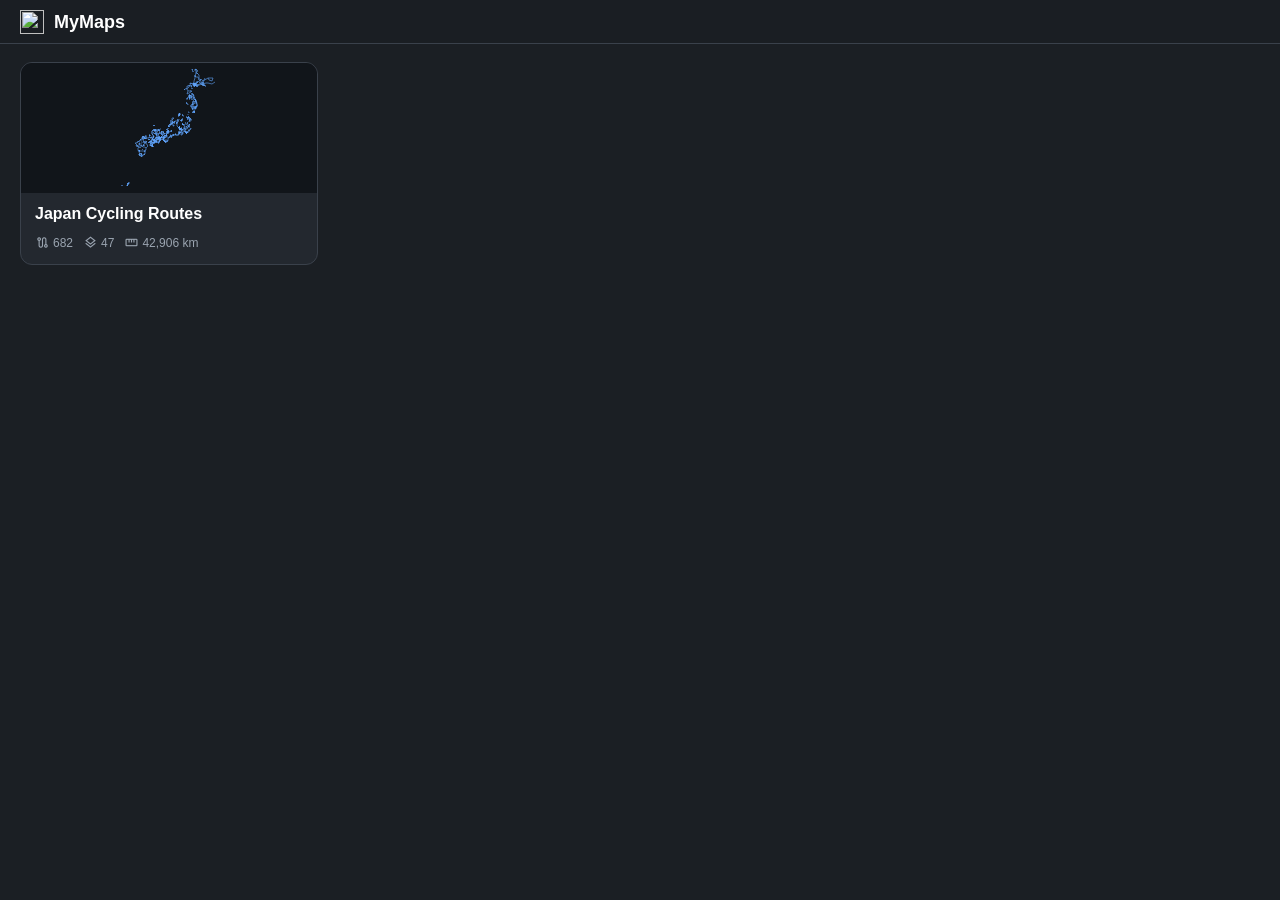
==== index.html @ 1382cb93 "MyMap: route-map viewer (gallery + Leaflet viewer) Static site (index.html, map.html, header.*, conf" ====
<!DOCTYPE html><html lang="zh-Hant"><head><meta charset="utf-8">
<meta name="viewport" content="width=device-width,initial-scale=1">
<title>MyMaps</title>
<link rel="icon" type="image/png" href="https://cdn.iconscout.com/icon/free/png-512/free-google-my-maps-logo-icon-svg-download-png-3955526.png">
<link rel="stylesheet" href="https://fonts.googleapis.com/css2?family=Material+Symbols+Outlined:opsz,wght,FILL,GRAD@24,400,0,0"/>
<link rel="stylesheet" href="header.css"/>
<style>
 :root{--bg:#1b1f24;--bg2:#23282f;--fg:#e6e6e6;--mut:#9aa4b0;--bd:#3a414b;--ac:#60a5fa;--hv:#2c333d}
 *{box-sizing:border-box}
 html,body{margin:0;min-height:100%;background:var(--bg);color:var(--fg);
   font-family:-apple-system,"PingFang TC","Microsoft JhengHei",sans-serif}
 body{padding-top:44px}                 /* clear the fixed shared header */
 .grid{display:grid;gap:16px;padding:18px 20px 40px;
   grid-template-columns:repeat(auto-fill,minmax(260px,1fr))}
 .card{background:var(--bg2);border:1px solid var(--bd);border-radius:12px;overflow:hidden;
   cursor:pointer;text-decoration:none;color:inherit;display:flex;flex-direction:column;
   transition:transform .12s,border-color .12s,box-shadow .12s}
 .card:hover{transform:translateY(-3px);border-color:var(--ac);box-shadow:0 8px 24px rgba(0,0,0,.45)}
 .thumb{height:130px;position:relative;background:#11151a;overflow:hidden}
 .thumb svg{width:100%;height:100%;display:block}
 .thumb .material-symbols-outlined{position:absolute;right:10px;bottom:8px;
   font-size:32px;color:rgba(255,255,255,.5)}
 .card .body{padding:12px 14px}
 .card h2{margin:0;font-size:16px;color:#fff}
 .card .desc{margin:5px 0 0;color:var(--mut);font-size:12px;line-height:1.45}
 .stats{display:flex;flex-wrap:wrap;gap:10px;margin-top:10px;color:var(--mut);font-size:12px}
 .stats .s{display:inline-flex;align-items:center;gap:3px}
 .stats .mi{font-family:'Material Symbols Outlined';font-size:15px;vertical-align:-2px;
   -webkit-font-feature-settings:'liga';font-feature-settings:'liga'}
 .empty{padding:40px 28px;color:var(--mut)}
 a{color:var(--ac)}
</style></head><body>
<div id="app-header"></div>
<div class="grid" id="grid"><div class="empty">読み込み中…</div></div>
<script src="header.js"></script>
<script src="config.js"></script>
<script src="data.js"></script>
<script>
function previewSVG(p){
 if(!p||!p.lines||!p.lines.length) return '<span class="material-symbols-outlined">map</span>';
 const polys=p.lines.map(l=>'<polyline points="'+l+'" fill="none" stroke="#60a5fa" '
   +'stroke-width="0.7" stroke-opacity="0.85" vector-effect="non-scaling-stroke"/>').join('');
 return '<svg viewBox="0 0 '+p.w+' '+p.h+'" preserveAspectRatio="xMidYMid meet">'+polys+'</svg>';
}
MyMapData.loadLibrary().then(maps=>{
 const grid=document.getElementById('grid');
 if(!maps||!maps.length){ grid.innerHTML='<div class="empty">マップがありません。</div>'; return; }
 grid.innerHTML='';
 maps.forEach(m=>{
   const a=document.createElement('a');
   a.className='card'; a.href='map.html?id='+encodeURIComponent(m.id);
   const km=(m.distance_km||0).toLocaleString();
   a.innerHTML=
     '<div class="thumb">'+previewSVG(m.preview)+'</div>'+
     '<div class="body"><h2>'+(m.title||m.id)+'</h2>'+
     (m.desc?'<div class="desc">'+m.desc+'</div>':'')+
     '<div class="stats">'+
       '<span class="s"><span class="mi">route</span>'+(m.routes||0)+'</span>'+
       '<span class="s"><span class="mi">layers</span>'+(m.groups||0)+'</span>'+
       '<span class="s"><span class="mi">straighten</span>'+km+' km</span>'+
     '</div></div>';
   grid.appendChild(a);
 });
}).catch(e=>{
 document.getElementById('grid').innerHTML='<div class="empty">library.json 読み込み失敗: '+e+'</div>';
});
</script></body></html>
---- header.css ----
/* Shared MyMaps top header — used by index.html (gallery) and map.html (viewer).
   Single source of truth so the brand never shifts between pages.
   Relies on the page's :root vars (--bd) being defined. */
.app-header{position:fixed;top:0;left:0;right:0;height:44px;z-index:1100;
  display:flex;align-items:center;gap:10px;padding:0 20px;
  background:rgba(27,31,36,.96);border-bottom:1px solid var(--bd);
  backdrop-filter:blur(6px)}
.app-header .brand{display:inline-flex;align-items:center;gap:10px;
  text-decoration:none;color:#fff}
.app-header .brand img{width:24px;height:24px;display:block}
.app-header .brand span{font-size:18px;font-weight:600;color:#fff;line-height:1}
.app-header .sep{flex:1}
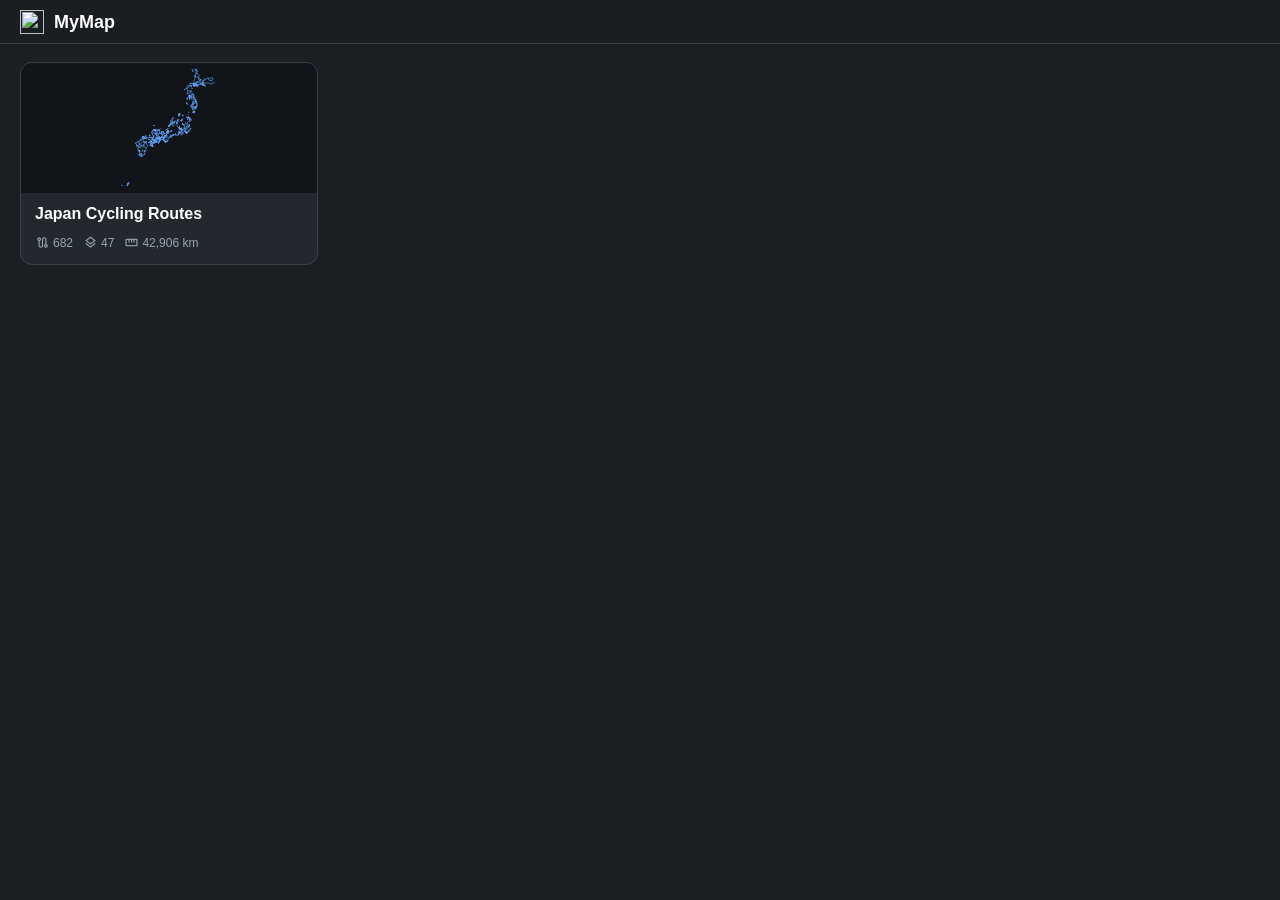
==== commit eb7ca7e7: "Per-map folders, brand=MyMap, enrich 60 flat profiles, elev_src field - Data moved to per-map folder" ====
--- a/index.html
+++ b/index.html
@@ -1,6 +1,6 @@
 <!DOCTYPE html><html lang="zh-Hant"><head><meta charset="utf-8">
 <meta name="viewport" content="width=device-width,initial-scale=1">
-<title>MyMaps</title>
+<title>MyMap</title>
 <link rel="icon" type="image/png" href="https://cdn.iconscout.com/icon/free/png-512/free-google-my-maps-logo-icon-svg-download-png-3955526.png">
 <link rel="stylesheet" href="https://fonts.googleapis.com/css2?family=Material+Symbols+Outlined:opsz,wght,FILL,GRAD@24,400,0,0"/>
 <link rel="stylesheet" href="header.css"/>
@@ -31,7 +31,7 @@
  a{color:var(--ac)}
 </style></head><body>
 <div id="app-header"></div>
-<div class="grid" id="grid"><div class="empty">読み込み中…</div></div>
+<div class="grid" id="grid"><div class="empty">Loading…</div></div>
 <script src="header.js"></script>
 <script src="config.js"></script>
 <script src="data.js"></script>
@@ -44,7 +44,7 @@
 }
 MyMapData.loadLibrary().then(maps=>{
  const grid=document.getElementById('grid');
- if(!maps||!maps.length){ grid.innerHTML='<div class="empty">マップがありません。</div>'; return; }
+ if(!maps||!maps.length){ grid.innerHTML='<div class="empty">No maps yet.</div>'; return; }
  grid.innerHTML='';
  maps.forEach(m=>{
    const a=document.createElement('a');
@@ -62,6 +62,6 @@
    grid.appendChild(a);
  });
 }).catch(e=>{
- document.getElementById('grid').innerHTML='<div class="empty">library.json 読み込み失敗: '+e+'</div>';
+ document.getElementById('grid').innerHTML='<div class="empty">Failed to load library.json: '+e+'</div>';
 });
 </script></body></html>
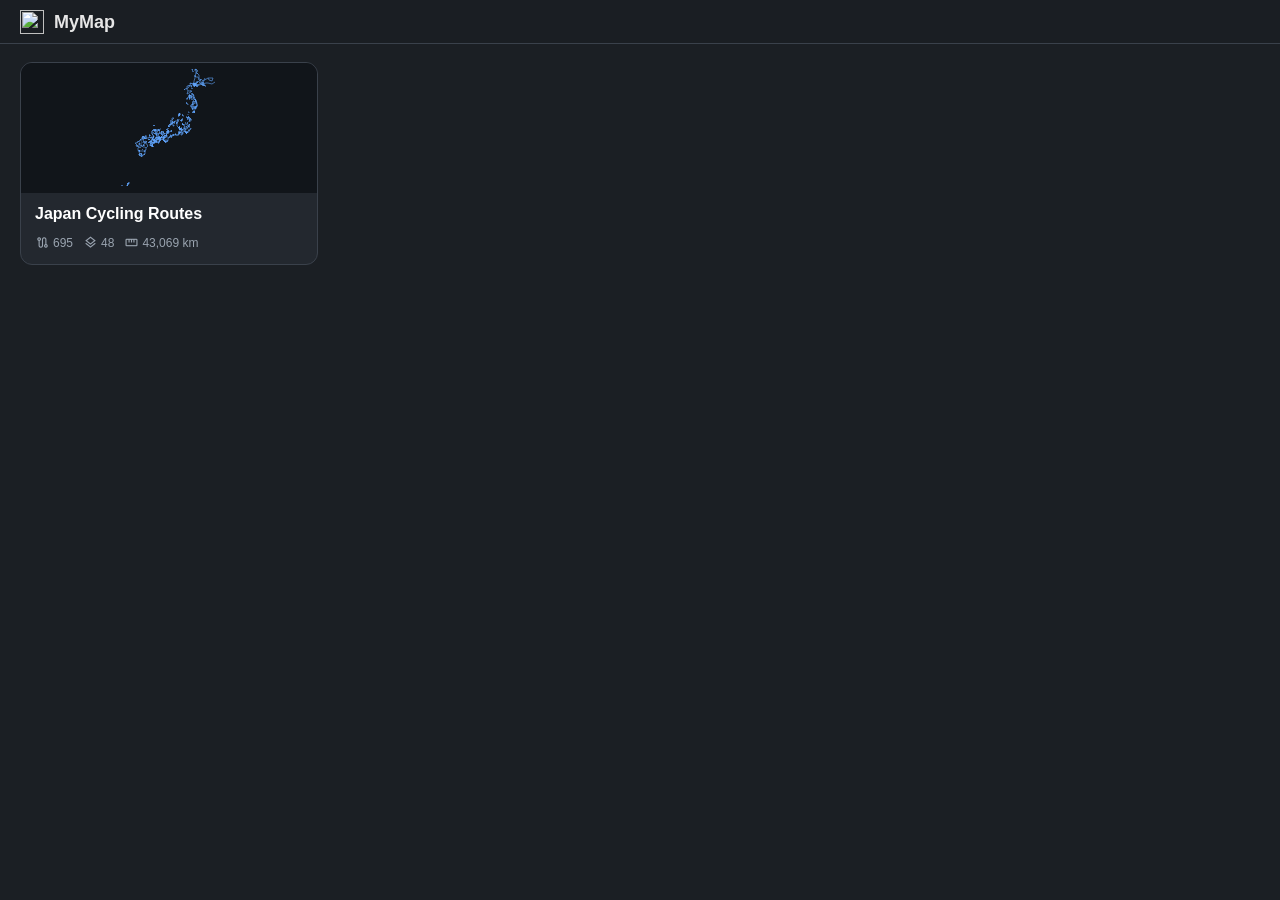
==== commit 58c66cd3: "Full light/dark theme, Shimanami routes, Google-style box switching, zoom-adaptive lines - Theme tog" ====
--- a/index.html
+++ b/index.html
@@ -5,7 +5,8 @@
 <link rel="stylesheet" href="https://fonts.googleapis.com/css2?family=Material+Symbols+Outlined:opsz,wght,FILL,GRAD@24,400,0,0"/>
 <link rel="stylesheet" href="header.css"/>
 <style>
- :root{--bg:#1b1f24;--bg2:#23282f;--fg:#e6e6e6;--mut:#9aa4b0;--bd:#3a414b;--ac:#60a5fa;--hv:#2c333d}
+ :root{--bg:#1b1f24;--bg2:#23282f;--fg:#e6e6e6;--mut:#9aa4b0;--bd:#3a414b;--ac:#60a5fa;--hv:#2c333d;
+   --surface2:rgba(27,31,36,.96)}
  *{box-sizing:border-box}
  html,body{margin:0;min-height:100%;background:var(--bg);color:var(--fg);
    font-family:-apple-system,"PingFang TC","Microsoft JhengHei",sans-serif}
--- a/header.css
+++ b/header.css
@@ -3,10 +3,10 @@
    Relies on the page's :root vars (--bd) being defined. */
 .app-header{position:fixed;top:0;left:0;right:0;height:44px;z-index:1100;
   display:flex;align-items:center;gap:10px;padding:0 20px;
-  background:rgba(27,31,36,.96);border-bottom:1px solid var(--bd);
+  background:var(--surface2);border-bottom:1px solid var(--bd);
   backdrop-filter:blur(6px)}
 .app-header .brand{display:inline-flex;align-items:center;gap:10px;
-  text-decoration:none;color:#fff}
+  text-decoration:none;color:var(--fg)}
 .app-header .brand img{width:24px;height:24px;display:block}
-.app-header .brand span{font-size:18px;font-weight:600;color:#fff;line-height:1}
+.app-header .brand span{font-size:18px;font-weight:600;color:var(--fg);line-height:1}
 .app-header .sep{flex:1}
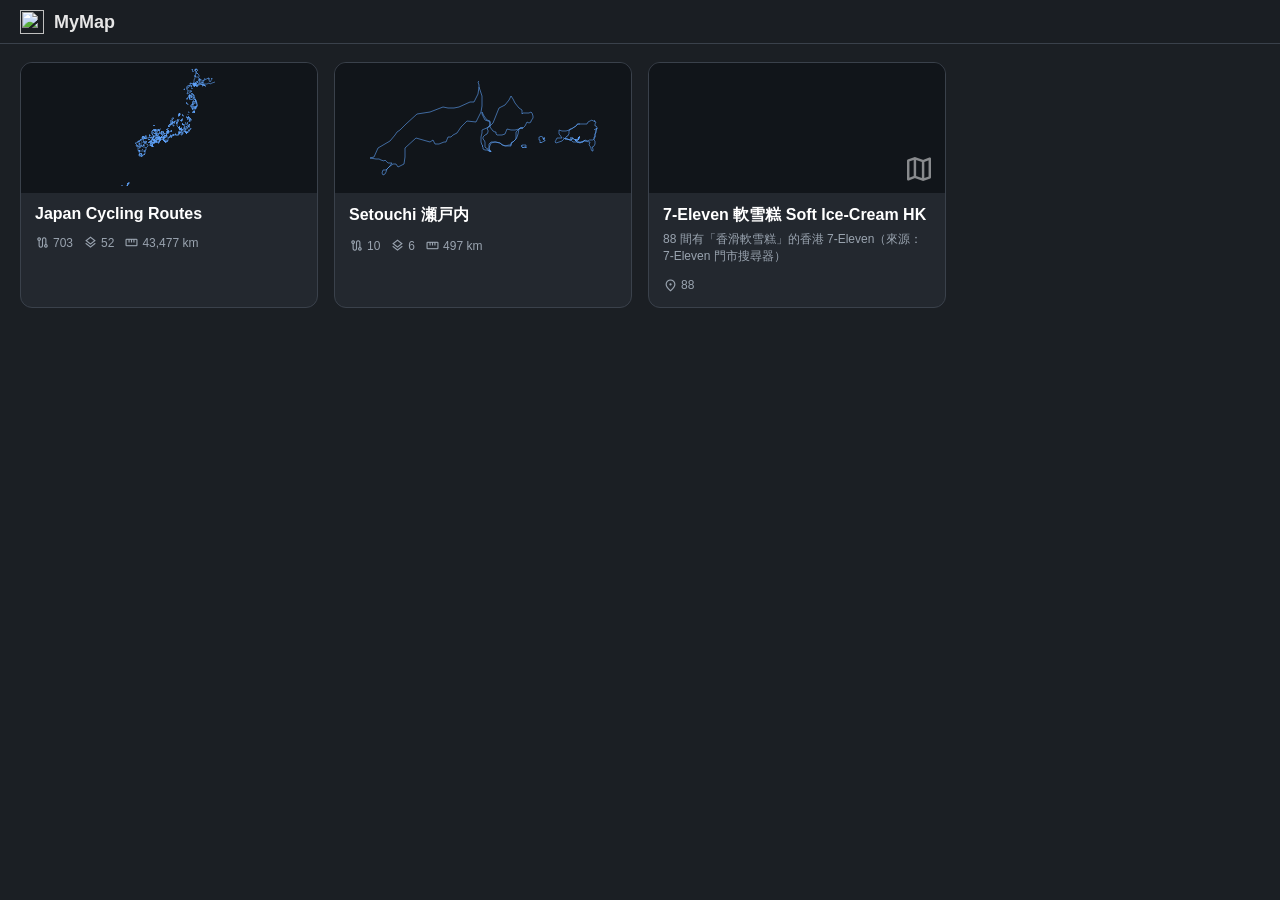
==== commit 0fa28990: "Add 711-icecream map: HK 7-Eleven soft ice-cream stores 88 of 1,142 HK/Macau 7-Eleven stores carry "" ====
--- a/index.html
+++ b/index.html
@@ -56,9 +56,12 @@
      '<div class="body"><h2>'+(m.title||m.id)+'</h2>'+
      (m.desc?'<div class="desc">'+m.desc+'</div>':'')+
      '<div class="stats">'+
-       '<span class="s"><span class="mi">route</span>'+(m.routes||0)+'</span>'+
-       '<span class="s"><span class="mi">layers</span>'+(m.groups||0)+'</span>'+
-       '<span class="s"><span class="mi">straighten</span>'+km+' km</span>'+
+       // pins-only maps (no routes) show a pin count instead of 0 routes / 0 km
+       (m.routes
+         ? '<span class="s"><span class="mi">route</span>'+m.routes+'</span>'+
+           '<span class="s"><span class="mi">layers</span>'+(m.groups||0)+'</span>'+
+           '<span class="s"><span class="mi">straighten</span>'+km+' km</span>'
+         : '<span class="s"><span class="mi">location_on</span>'+(m.pins||0)+'</span>')+
      '</div></div>';
    grid.appendChild(a);
  });
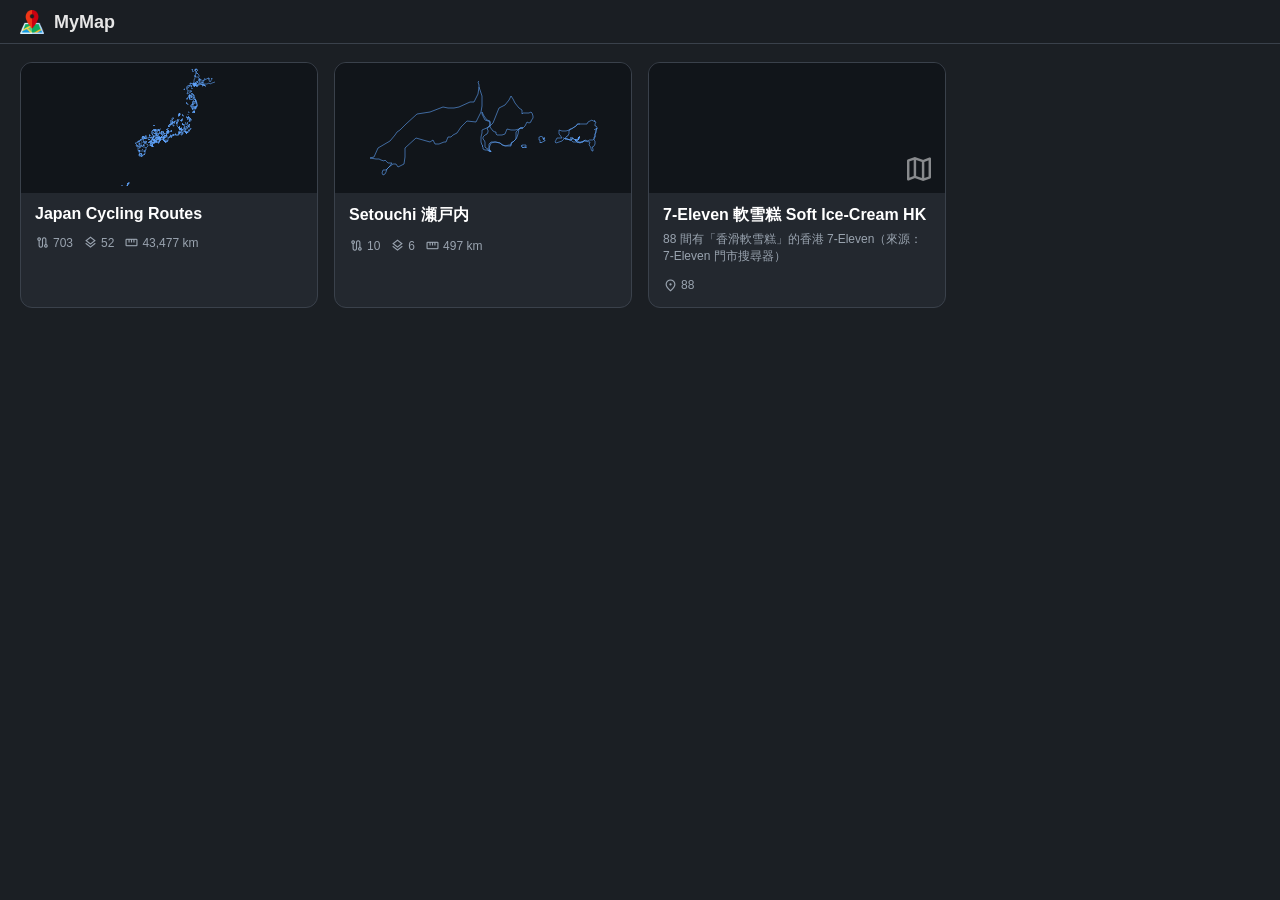
==== commit 4f8e3801: "MyMap: self-host favicon + pin/route tweaks - Replace iconscout CDN logo with locally hosted assets/" ====
--- a/index.html
+++ b/index.html
@@ -1,7 +1,10 @@
 <!DOCTYPE html><html lang="zh-Hant"><head><meta charset="utf-8">
 <meta name="viewport" content="width=device-width,initial-scale=1">
 <title>MyMap</title>
-<link rel="icon" type="image/png" href="https://cdn.iconscout.com/icon/free/png-512/free-google-my-maps-logo-icon-svg-download-png-3955526.png">
+<link rel="icon" type="image/png" sizes="32x32" href="assets/favicon-32.png">
+<link rel="icon" type="image/png" sizes="128x128" href="assets/favicon-128.png">
+<link rel="icon" type="image/png" sizes="256x256" href="assets/favicon-256.png">
+<link rel="apple-touch-icon" sizes="512x512" href="assets/favicon.png">
 <link rel="stylesheet" href="https://fonts.googleapis.com/css2?family=Material+Symbols+Outlined:opsz,wght,FILL,GRAD@24,400,0,0"/>
 <link rel="stylesheet" href="header.css"/>
 <style>
